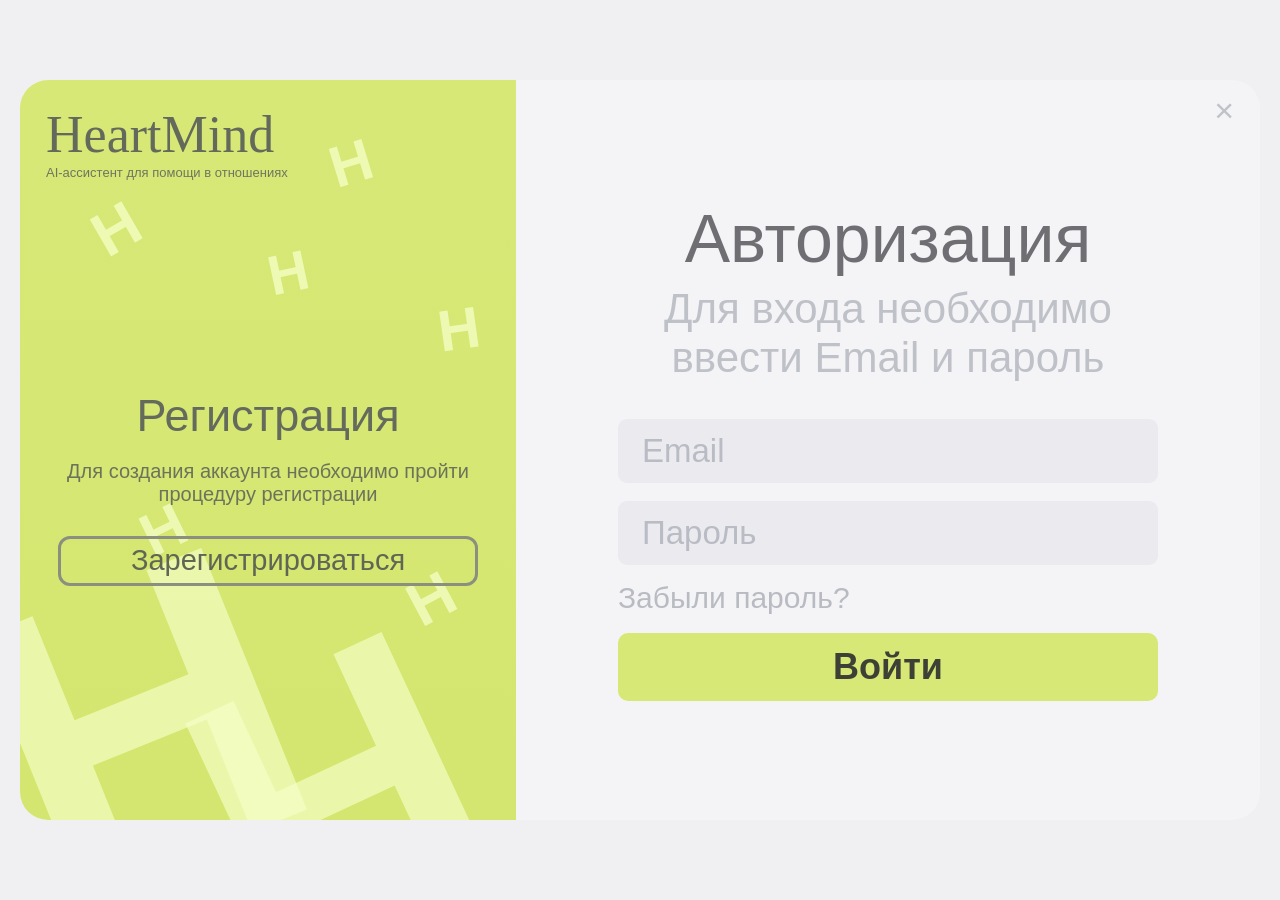
==== index.html @ 1a2020fb "Добавление фронта" ====
<!DOCTYPE html>
<html lang="ru">
<head>
  <meta charset="UTF-8">
  <meta http-equiv="refresh" content="0; url=login.html">
  <meta name="viewport" content="width=device-width, initial-scale=1.0">
  <title>HeartMind</title>
</head>
<body>
  <p>Переход на страницу авторизации... <a href="login.html">Открыть</a></p>
</body>
</html>
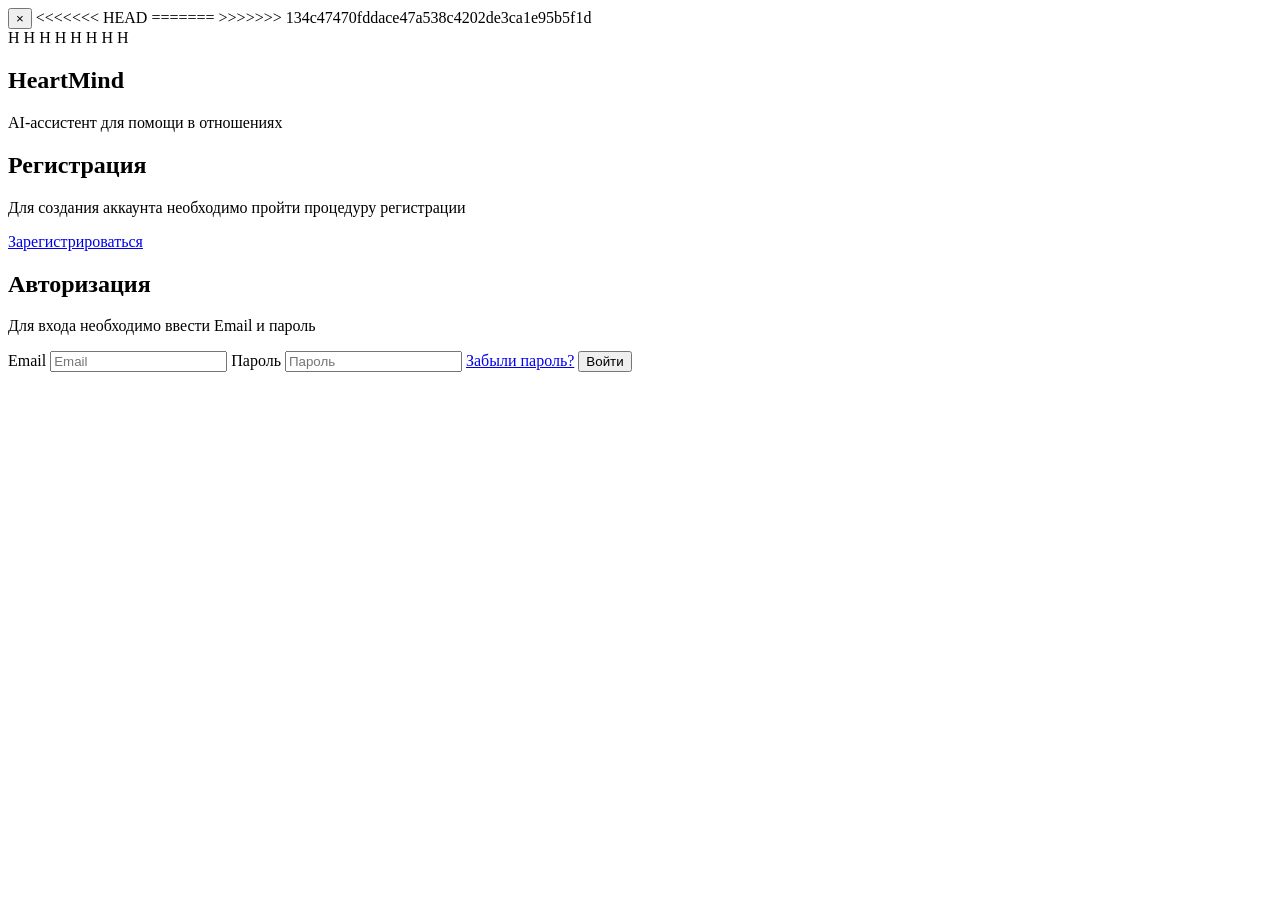
==== commit 6db944e6: "Добавление фронта" ====
--- a/index.html
+++ b/index.html
@@ -7,6 +7,10 @@
   <title>HeartMind</title>
 </head>
 <body>
+<<<<<<< HEAD
+  <p>Переход на страницу авторизации... <a href="login.html"> Открыть </a></p>
+=======
   <p>Переход на страницу авторизации... <a href="login.html">Открыть</a></p>
+>>>>>>> 134c47470fddace47a538c4202de3ca1e95b5f1d
 </body>
 </html>
